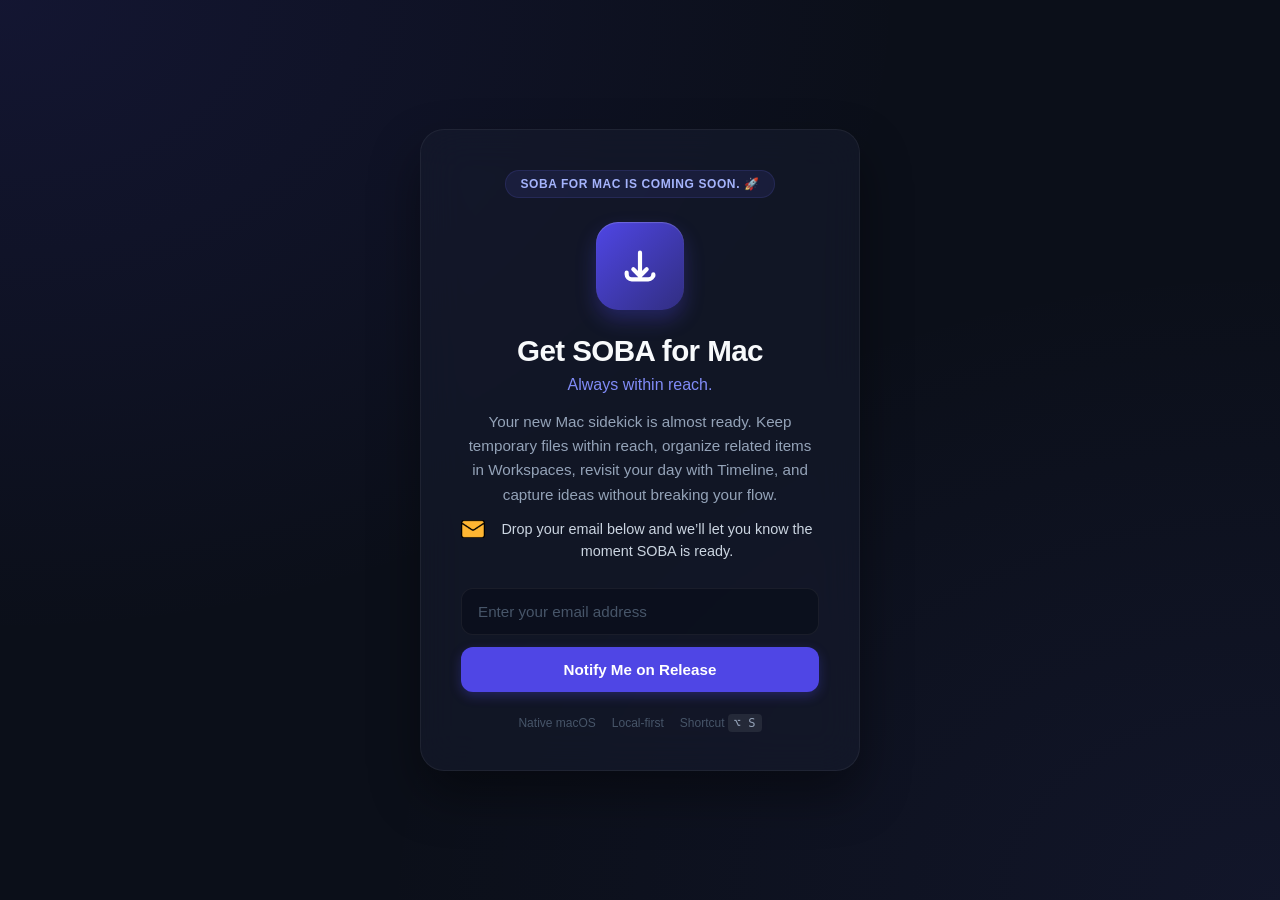
==== coming-soon.html @ f4c79496 "Coming Soon html added" ====
<!DOCTYPE html>
<html lang="en">
<head>
    <meta charset="UTF-8">
    <meta name="viewport" content="width=device-width, initial-scale=1.0">
    <title>Get SOBA — Always within reach</title>
    <style>
        :root {
            /* Sleek, premium Apple-inspired dark mode palette */
            --primary: #4F46E5;
            --primary-hover: #4338CA;
            --bg: #0B0F19;
            --card-bg: rgba(22, 28, 45, 0.6);
            --text-main: #F8FAFC;
            --text-muted: #94A3B8;
            --border: rgba(255, 255, 255, 0.06);
            --shortcut-bg: rgba(255, 255, 255, 0.08);
        }

        body {
            font-family: -apple-system, BlinkMacSystemFont, "SF Pro Display", "SF Pro Text", "Segoe UI", Roboto, sans-serif;
            background-color: var(--bg);
            /* Smooth background ambient glow mimicking macOS wallpapers */
            background-image: 
                radial-gradient(at 0% 0%, rgba(79, 70, 229, 0.12) 0px, transparent 50%),
                radial-gradient(at 100% 100%, rgba(99, 102, 241, 0.08) 0px, transparent 50%);
            display: flex;
            justify-content: center;
            align-items: center;
            height: 100vh;
            margin: 0;
            padding: 20px;
            box-sizing: border-box;
            -webkit-font-smoothing: antialiased;
        }

        .product-card {
            background: var(--card-bg);
            backdrop-filter: blur(20px);
            -webkit-backdrop-filter: blur(20px);
            border: 1px solid var(--border);
            border-radius: 24px;
            box-shadow: 0 24px 50px rgba(0, 0, 0, 0.4);
            max-width: 440px;
            width: 100%;
            padding: 40px;
            box-sizing: border-box;
            text-align: center;
        }

        .badge {
            background: rgba(99, 102, 241, 0.1);
            color: #A5B4FC;
            font-size: 0.75rem;
            font-weight: 600;
            text-transform: uppercase;
            padding: 6px 14px;
            border-radius: 9999px;
            display: inline-block;
            margin-bottom: 24px;
            letter-spacing: 0.05em;
            border: 1px solid rgba(99, 102, 241, 0.15);
        }

        .app-icon-frame {
            width: 88px;
            height: 88px;
            background: linear-gradient(135deg, #4F46E5, #312E81);
            border-radius: 22px; /* Authentic macOS Squircle feel */
            margin: 0 auto 24px auto;
            display: flex;
            align-items: center;
            justify-content: center;
            color: #FFFFFF;
            box-shadow: 
                0 10px 20px rgba(79, 70, 229, 0.3),
                inset 0 1px 1px rgba(255, 255, 255, 0.2);
        }

        h1 {
            font-size: 1.85rem;
            font-weight: 700;
            color: var(--text-main);
            margin: 0 0 8px 0;
            letter-spacing: -0.02em;
        }

        .tagline {
            font-size: 1rem;
            color: #818CF8;
            margin-bottom: 16px;
            font-weight: 500;
        }

        p {
            color: var(--text-muted);
            font-size: 0.95rem;
            line-height: 1.6;
            margin: 0 0 28px 0;
        }

        .intro {
            margin-bottom: 12px;
        }

        .notify-copy {
            margin: 0 auto 26px;
            color: #CBD5E1;
            font-size: 0.9rem;
            line-height: 1.5;
            display: flex;
            align-items: flex-start;
            justify-content: center;
            gap: 10px;
            max-width: 360px;
            text-align: center;
        }

        .email-drop-icon {
            width: 24px;
            height: 18px;
            object-fit: contain;
            flex: 0 0 24px;
            display: block;
            margin-top: 1px;
        }
.form-group {
            display: flex;
            flex-direction: column;
            gap: 12px;
        }

        input[type="email"] {
            width: 100%;
            padding: 14px 16px;
            background: rgba(10, 15, 26, 0.7);
            border: 1px solid var(--border);
            border-radius: 12px;
            font-size: 0.95rem;
            color: var(--text-main);
            outline: none;
            box-sizing: border-box;
            transition: all 0.2s ease;
        }

        input[type="email"]:focus {
            border-color: var(--primary);
            background: rgba(10, 15, 26, 0.9);
            box-shadow: 0 0 0 4px rgba(79, 70, 229, 0.25);
        }

        input[type="email"]::placeholder {
            color: #475569;
        }

        button {
            background-color: var(--primary);
            color: white;
            border: none;
            padding: 14px 24px;
            border-radius: 12px;
            font-size: 0.95rem;
            font-weight: 600;
            cursor: pointer;
            transition: all 0.2s ease;
            box-shadow: 0 4px 12px rgba(79, 70, 229, 0.3);
        }

        button:hover {
            background-color: var(--primary-hover);
            transform: translateY(-1px);
            box-shadow: 0 6px 20px rgba(79, 70, 229, 0.4);
        }

        .meta-footer {
            margin-top: 24px;
            font-size: 0.75rem;
            color: #475569;
            display: flex;
            justify-content: center;
            gap: 16px;
        }

        .shortcut {
            background: var(--shortcut-bg);
            padding: 2px 6px;
            border-radius: 4px;
            color: var(--text-muted);
            font-family: monospace;
        }

        @media (max-width: 520px) {
            body {
                padding: 16px;
            }

            .product-card {
                padding: 32px 24px;
                border-radius: 20px;
            }

            .meta-footer {
                flex-wrap: wrap;
                row-gap: 8px;
            }
        }
    </style>
</head>
<body>

<div class="product-card">
    <span class="badge">SOBA for Mac is coming soon. 🚀</span>
    
    <!-- App Icon Placeholder with Download Tray Icon -->
    <div class="app-icon-frame">
        <svg width="40" height="40" fill="none" stroke="currentColor" stroke-width="2.5" viewBox="0 0 24 24">
            <path stroke-linecap="round" stroke-linejoin="round" d="M4 16v1a3 3 0 003 3h10a3 3 0 003-3v1m-4-4l-4 4m0 0l-4-4m4 4V4"></path>
        </svg>
    </div>
    
    <h1>Get SOBA for Mac</h1>
    <div class="tagline">Always within reach.</div>
    
    <p class="intro">
        Your new Mac sidekick is almost ready. Keep temporary files within reach, organize related items in Workspaces, revisit your day with Timeline, and capture ideas without breaking your flow.
    </p>

    <p class="notify-copy"><img class="email-drop-icon" src="assets/email-drop-icon.png" alt="" aria-hidden="true"><span>Drop your email below and we’ll let you know the moment SOBA is ready.</span></p>
    
    <form action="https://api.web3forms.com/submit" method="POST" class="form-group">
        <input type="hidden" name="access_key" value="3c0efb3e-7f23-4b80-8949-a49b822e3a67">
        <input type="hidden" name="subject" value="New SOBA Coming Soon signup">
        <input type="hidden" name="from_name" value="SOBA Website">
        <input type="email" name="email" placeholder="Enter your email address" required autocomplete="email">
        <button type="submit">Notify Me on Release</button>
    </form>

    <div class="meta-footer">
        <span>Native macOS</span>
        <span>Local-first</span>
        <span>Shortcut <span class="shortcut">⌥ S</span></span>
    </div>
</div>

</body>
</html>
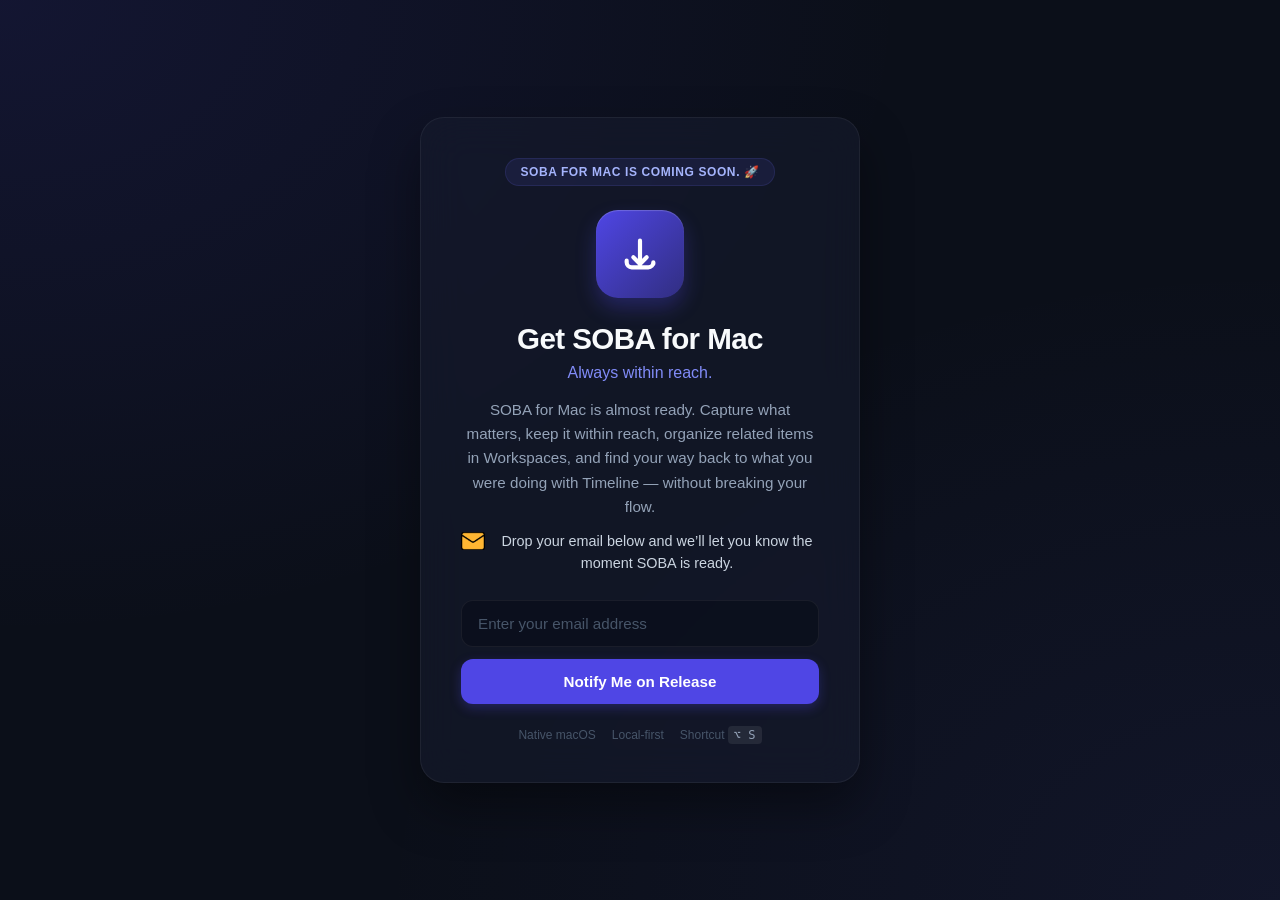
==== commit e8504a00: "updated wordings" ====
--- a/coming-soon.html
+++ b/coming-soon.html
@@ -222,7 +222,7 @@
     <div class="tagline">Always within reach.</div>
     
     <p class="intro">
-        Your new Mac sidekick is almost ready. Keep temporary files within reach, organize related items in Workspaces, revisit your day with Timeline, and capture ideas without breaking your flow.
+        SOBA for Mac is almost ready. Capture what matters, keep it within reach, organize related items in Workspaces, and find your way back to what you were doing with Timeline — without breaking your flow.
     </p>
 
     <p class="notify-copy"><img class="email-drop-icon" src="assets/email-drop-icon.png" alt="" aria-hidden="true"><span>Drop your email below and we’ll let you know the moment SOBA is ready.</span></p>
